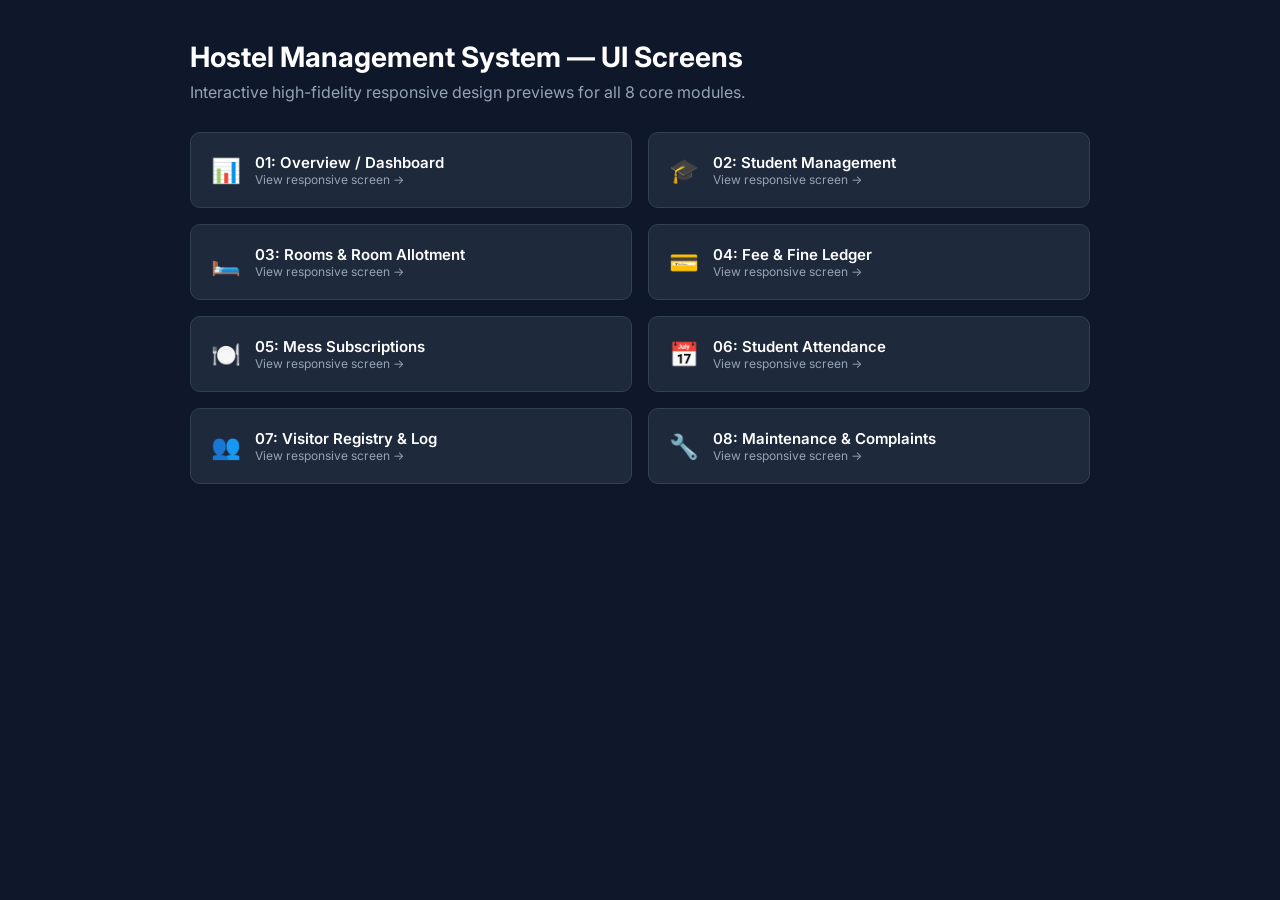
==== docs/design/preview/index.html @ 2f83f196 "docs(design): export responsive high-fidelity UI mockups and design preview kit" ====
<!DOCTYPE html>
<html>
<head>
    <title>Hostel Management System - Screen Directory</title>
    <link rel="stylesheet" href="styles.css">
</head>
<body style="padding: 40px; background: #0f172a; color: white; display: flex; flex-direction: column; align-items: center;">
    <div style="max-width: 900px; width: 100%;">
        <h1 style="font-size: 28px; margin-bottom: 8px;">Hostel Management System — UI Screens</h1>
        <p style="color: #94a3b8; margin-bottom: 30px;">Interactive high-fidelity responsive design previews for all 8 core modules.</p>
        <div style="display: grid; grid-template-columns: repeat(2, 1fr); gap: 16px;">
    
            <a href="01-dashboard.html" style="background: #1e293b; padding: 20px; border-radius: 10px; text-decoration: none; color: white; display: flex; align-items: center; gap: 14px; border: 1px solid #334155;">
                <span style="font-size: 24px;">📊</span>
                <div>
                    <div style="font-weight: 600; font-size: 15px;">01: Overview / Dashboard</div>
                    <div style="font-size: 12px; color: #94a3b8;">View responsive screen →</div>
                </div>
            </a>
        
            <a href="02-students.html" style="background: #1e293b; padding: 20px; border-radius: 10px; text-decoration: none; color: white; display: flex; align-items: center; gap: 14px; border: 1px solid #334155;">
                <span style="font-size: 24px;">🎓</span>
                <div>
                    <div style="font-weight: 600; font-size: 15px;">02: Student Management</div>
                    <div style="font-size: 12px; color: #94a3b8;">View responsive screen →</div>
                </div>
            </a>
        
            <a href="03-rooms-allotment.html" style="background: #1e293b; padding: 20px; border-radius: 10px; text-decoration: none; color: white; display: flex; align-items: center; gap: 14px; border: 1px solid #334155;">
                <span style="font-size: 24px;">🛏️</span>
                <div>
                    <div style="font-weight: 600; font-size: 15px;">03: Rooms & Room Allotment</div>
                    <div style="font-size: 12px; color: #94a3b8;">View responsive screen →</div>
                </div>
            </a>
        
            <a href="04-fees-fines.html" style="background: #1e293b; padding: 20px; border-radius: 10px; text-decoration: none; color: white; display: flex; align-items: center; gap: 14px; border: 1px solid #334155;">
                <span style="font-size: 24px;">💳</span>
                <div>
                    <div style="font-weight: 600; font-size: 15px;">04: Fee & Fine Ledger</div>
                    <div style="font-size: 12px; color: #94a3b8;">View responsive screen →</div>
                </div>
            </a>
        
            <a href="05-mess.html" style="background: #1e293b; padding: 20px; border-radius: 10px; text-decoration: none; color: white; display: flex; align-items: center; gap: 14px; border: 1px solid #334155;">
                <span style="font-size: 24px;">🍽️</span>
                <div>
                    <div style="font-weight: 600; font-size: 15px;">05: Mess Subscriptions</div>
                    <div style="font-size: 12px; color: #94a3b8;">View responsive screen →</div>
                </div>
            </a>
        
            <a href="06-attendance.html" style="background: #1e293b; padding: 20px; border-radius: 10px; text-decoration: none; color: white; display: flex; align-items: center; gap: 14px; border: 1px solid #334155;">
                <span style="font-size: 24px;">📅</span>
                <div>
                    <div style="font-weight: 600; font-size: 15px;">06: Student Attendance</div>
                    <div style="font-size: 12px; color: #94a3b8;">View responsive screen →</div>
                </div>
            </a>
        
            <a href="07-visitors.html" style="background: #1e293b; padding: 20px; border-radius: 10px; text-decoration: none; color: white; display: flex; align-items: center; gap: 14px; border: 1px solid #334155;">
                <span style="font-size: 24px;">👥</span>
                <div>
                    <div style="font-weight: 600; font-size: 15px;">07: Visitor Registry & Log</div>
                    <div style="font-size: 12px; color: #94a3b8;">View responsive screen →</div>
                </div>
            </a>
        
            <a href="08-maintenance-complaints.html" style="background: #1e293b; padding: 20px; border-radius: 10px; text-decoration: none; color: white; display: flex; align-items: center; gap: 14px; border: 1px solid #334155;">
                <span style="font-size: 24px;">🔧</span>
                <div>
                    <div style="font-weight: 600; font-size: 15px;">08: Maintenance & Complaints</div>
                    <div style="font-size: 12px; color: #94a3b8;">View responsive screen →</div>
                </div>
            </a>
        
        </div>
    </div>
</body>
</html>
---- docs/design/preview/styles.css ----
@import url('https://fonts.googleapis.com/css2?family=Inter:wght@400;500;600;700&display=swap');

:root {
  --brand-primary: #2563eb;
  --brand-primary-hover: #1d4ed8;
  --brand-primary-light: #eff6ff;
  --brand-primary-border: #bfdbfe;

  --surface-bg: #f8fafc;
  --surface-card: #ffffff;
  --surface-border: #e2e8f0;
  --surface-border-subtle: #f1f5f9;

  --text-primary: #0f172a;
  --text-secondary: #64748b;
  --text-muted: #94a3b8;

  --status-success: #047857;
  --status-success-bg: #ecfdf5;
  --status-success-border: #a7f3d0;

  --status-warning: #b45309;
  --status-warning-bg: #fffbeb;
  --status-warning-border: #fde68a;

  --status-danger: #b91c1c;
  --status-danger-bg: #fef2f2;
  --status-danger-border: #fecaca;

  --status-info: #0369a1;
  --status-info-bg: #f0f9ff;
  --status-info-border: #bae6fd;

  --sidebar-bg: #0f172a;
  --sidebar-hover: #1e293b;
  --sidebar-active: #2563eb;
  --sidebar-text: #94a3b8;
  --sidebar-text-active: #ffffff;
}

* {
  margin: 0;
  padding: 0;
  box-sizing: border-box;
  font-family: 'Inter', -apple-system, BlinkMacSystemFont, 'Segoe UI', Roboto, sans-serif;
}

body {
  background-color: var(--surface-bg);
  color: var(--text-primary);
  min-height: 100vh;
  display: flex;
  overflow-x: hidden;
  -webkit-font-smoothing: antialiased;
}

/* Layout */
.app-container {
  display: flex;
  width: 100%;
  min-height: 100vh;
}

/* Sidebar */
.sidebar {
  width: 270px;
  background-color: var(--sidebar-bg);
  color: var(--sidebar-text);
  display: flex;
  flex-direction: column;
  flex-shrink: 0;
  border-right: 1px solid #1e293b;
}

.sidebar-header {
  padding: 24px 20px;
  border-bottom: 1px solid #1e293b;
  display: flex;
  align-items: center;
  gap: 12px;
}

.logo-badge {
  width: 40px;
  height: 40px;
  background: linear-gradient(135deg, #2563eb, #4f46e5);
  border-radius: 10px;
  display: flex;
  align-items: center;
  justify-content: center;
  color: white;
  font-weight: 700;
  font-size: 20px;
  box-shadow: 0 4px 12px rgba(37, 99, 235, 0.3);
}

.logo-text h1 {
  font-size: 16px;
  font-weight: 700;
  color: #ffffff;
  letter-spacing: -0.2px;
}

.logo-text span {
  font-size: 11px;
  color: #64748b;
  text-transform: uppercase;
  letter-spacing: 0.8px;
  font-weight: 600;
}

.hostel-selector-box {
  padding: 16px 20px;
  border-bottom: 1px solid #1e293b;
}

.hostel-selector-box label {
  display: block;
  font-size: 11px;
  text-transform: uppercase;
  color: #64748b;
  font-weight: 600;
  margin-bottom: 6px;
  letter-spacing: 0.5px;
}

.hostel-pill {
  background: #1e293b;
  border: 1px solid #334155;
  padding: 8px 12px;
  border-radius: 8px;
  display: flex;
  align-items: center;
  justify-content: space-between;
  color: #f1f5f9;
  font-size: 13px;
  font-weight: 500;
}

.sidebar-nav {
  padding: 18px 12px;
  display: flex;
  flex-direction: column;
  gap: 4px;
  flex-grow: 1;
}

.nav-section-title {
  font-size: 11px;
  font-weight: 600;
  text-transform: uppercase;
  color: #475569;
  padding: 8px 12px 4px 12px;
  letter-spacing: 0.6px;
}

.nav-item {
  display: flex;
  align-items: center;
  justify-content: space-between;
  padding: 10px 14px;
  border-radius: 8px;
  color: var(--sidebar-text);
  text-decoration: none;
  font-size: 13.5px;
  font-weight: 500;
  transition: all 0.15s ease;
}

.nav-item:hover {
  background-color: var(--sidebar-hover);
  color: #f8fafc;
}

.nav-item.active {
  background-color: var(--brand-primary);
  color: #ffffff;
  font-weight: 600;
  box-shadow: 0 4px 12px rgba(37, 99, 235, 0.25);
}

.nav-item-left {
  display: flex;
  align-items: center;
  gap: 12px;
}

.nav-icon {
  width: 18px;
  height: 18px;
  opacity: 0.85;
}

.nav-badge {
  font-size: 11px;
  font-weight: 600;
  padding: 2px 7px;
  border-radius: 999px;
  background: #334155;
  color: #cbd5e1;
}

.nav-item.active .nav-badge {
  background: rgba(255, 255, 255, 0.25);
  color: #ffffff;
}

.sidebar-footer {
  padding: 16px 20px;
  border-top: 1px solid #1e293b;
  display: flex;
  align-items: center;
  gap: 12px;
}

.user-avatar {
  width: 36px;
  height: 36px;
  border-radius: 50%;
  background: #3b82f6;
  color: white;
  display: flex;
  align-items: center;
  justify-content: center;
  font-weight: 600;
  font-size: 13px;
}

.user-info h4 {
  font-size: 13px;
  color: #f1f5f9;
  font-weight: 600;
}

.user-info p {
  font-size: 11px;
  color: #64748b;
}

/* Main Content Area */
.main-wrapper {
  flex-grow: 1;
  display: flex;
  flex-direction: column;
  background: var(--surface-bg);
  min-width: 0;
}

.topbar {
  height: 70px;
  background: var(--surface-card);
  border-bottom: 1px solid var(--surface-border);
  display: flex;
  align-items: center;
  justify-content: space-between;
  padding: 0 32px;
  position: sticky;
  top: 0;
  z-index: 10;
}

.search-box {
  display: flex;
  align-items: center;
  gap: 10px;
  background: var(--surface-bg);
  border: 1px solid var(--surface-border);
  padding: 8px 14px;
  border-radius: 8px;
  width: 380px;
}

.search-box input {
  border: none;
  background: transparent;
  outline: none;
  font-size: 13.5px;
  color: var(--text-primary);
  width: 100%;
}

.topbar-actions {
  display: flex;
  align-items: center;
  gap: 18px;
}

.system-status-indicator {
  display: flex;
  align-items: center;
  gap: 8px;
  font-size: 12px;
  font-weight: 500;
  color: var(--text-secondary);
  background: var(--surface-bg);
  padding: 6px 12px;
  border-radius: 999px;
  border: 1px solid var(--surface-border);
}

.dot-online {
  width: 8px;
  height: 8px;
  background-color: #10b981;
  border-radius: 50%;
  box-shadow: 0 0 0 2px rgba(16, 185, 129, 0.2);
}

.content-body {
  padding: 32px;
  flex-grow: 1;
}

/* Page Header */
.page-header {
  display: flex;
  align-items: center;
  justify-content: space-between;
  margin-bottom: 28px;
}

.page-title-group h2 {
  font-size: 24px;
  font-weight: 700;
  color: var(--text-primary);
  letter-spacing: -0.3px;
  margin-bottom: 4px;
}

.page-title-group p {
  font-size: 13.5px;
  color: var(--text-secondary);
}

.header-actions {
  display: flex;
  align-items: center;
  gap: 12px;
}

/* Buttons */
.btn {
  display: inline-flex;
  align-items: center;
  gap: 8px;
  padding: 9px 18px;
  border-radius: 8px;
  font-size: 13.5px;
  font-weight: 600;
  cursor: pointer;
  border: 1px solid transparent;
  transition: all 0.15s ease;
  text-decoration: none;
}

.btn-primary {
  background-color: var(--brand-primary);
  color: #ffffff;
  box-shadow: 0 2px 6px rgba(37, 99, 235, 0.25);
}

.btn-primary:hover {
  background-color: var(--brand-primary-hover);
}

.btn-outline {
  background-color: var(--surface-card);
  color: var(--text-primary);
  border-color: var(--surface-border);
}

.btn-outline:hover {
  background-color: var(--surface-bg);
  border-color: #cbd5e1;
}

/* KPI Cards */
.stats-grid {
  display: grid;
  grid-template-columns: repeat(4, 1fr);
  gap: 20px;
  margin-bottom: 28px;
}

.stat-card {
  background: var(--surface-card);
  border: 1px solid var(--surface-border);
  border-radius: 12px;
  padding: 20px;
  box-shadow: 0 1px 3px rgba(0, 0, 0, 0.03);
  display: flex;
  flex-direction: column;
  justify-content: space-between;
  position: relative;
  overflow: hidden;
}

.stat-card-top {
  display: flex;
  align-items: center;
  justify-content: space-between;
  margin-bottom: 12px;
}

.stat-label {
  font-size: 13px;
  font-weight: 600;
  color: var(--text-secondary);
  text-transform: uppercase;
  letter-spacing: 0.4px;
}

.stat-icon-wrapper {
  width: 40px;
  height: 40px;
  border-radius: 10px;
  display: flex;
  align-items: center;
  justify-content: center;
}

.icon-blue { background: #eff6ff; color: #2563eb; }
.icon-emerald { background: #ecfdf5; color: #059669; }
.icon-amber { background: #fffbeb; color: #d97706; }
.icon-rose { background: #fef2f2; color: #dc2626; }

.stat-value {
  font-size: 28px;
  font-weight: 700;
  color: var(--text-primary);
  letter-spacing: -0.5px;
  line-height: 1.1;
  margin-bottom: 6px;
}

.stat-subtext {
  font-size: 12.5px;
  color: var(--text-secondary);
  display: flex;
  align-items: center;
  gap: 6px;
}

.trend-up { color: #059669; font-weight: 600; }
.trend-warning { color: #d97706; font-weight: 600; }

/* Panels & Cards */
.card-panel {
  background: var(--surface-card);
  border: 1px solid var(--surface-border);
  border-radius: 12px;
  box-shadow: 0 1px 3px rgba(0, 0, 0, 0.03);
  overflow: hidden;
  margin-bottom: 24px;
}

.panel-header {
  padding: 18px 24px;
  border-bottom: 1px solid var(--surface-border);
  display: flex;
  align-items: center;
  justify-content: space-between;
}

.panel-header h3 {
  font-size: 16px;
  font-weight: 700;
  color: var(--text-primary);
}

/* Data Tables */
.table-responsive {
  width: 100%;
  overflow-x: auto;
}

.data-table {
  width: 100%;
  border-collapse: collapse;
  text-align: left;
  font-size: 13.5px;
}

.data-table th {
  background: #f8fafc;
  color: var(--text-secondary);
  font-weight: 600;
  text-transform: uppercase;
  font-size: 11.5px;
  letter-spacing: 0.6px;
  padding: 14px 20px;
  border-bottom: 1px solid var(--surface-border);
}

.data-table td {
  padding: 16px 20px;
  border-bottom: 1px solid var(--surface-border-subtle);
  color: var(--text-primary);
  vertical-align: middle;
}

.data-table tbody tr:hover {
  background-color: #f8fafc;
}

/* Status Badges */
.badge {
  display: inline-flex;
  align-items: center;
  gap: 5px;
  padding: 4px 10px;
  border-radius: 999px;
  font-size: 12px;
  font-weight: 600;
  letter-spacing: 0.2px;
  border: 1px solid transparent;
}

.badge-paid, .badge-present, .badge-resolved, .badge-active {
  background-color: var(--status-success-bg);
  color: var(--status-success);
  border-color: var(--status-success-border);
}

.badge-pending, .badge-progress {
  background-color: var(--status-warning-bg);
  color: var(--status-warning);
  border-color: var(--status-warning-border);
}

.badge-absent, .badge-open, .badge-full {
  background-color: var(--status-danger-bg);
  color: var(--status-danger);
  border-color: var(--status-danger-border);
}

.badge-info, .badge-hostel {
  background-color: var(--status-info-bg);
  color: var(--status-info);
  border-color: var(--status-info-border);
}

/* Capacity bar */
.capacity-container {
  display: flex;
  align-items: center;
  gap: 8px;
}

.progress-bar-bg {
  width: 90px;
  height: 7px;
  background: #e2e8f0;
  border-radius: 999px;
  overflow: hidden;
}

.progress-bar-fill {
  height: 100%;
  border-radius: 999px;
}

.fill-green { background: #10b981; }
.fill-amber { background: #f59e0b; }
.fill-red { background: #ef4444; }

/* Filter Bar */
.filter-bar {
  display: flex;
  align-items: center;
  justify-content: space-between;
  padding: 16px 24px;
  background: #ffffff;
  border-bottom: 1px solid var(--surface-border);
  gap: 16px;
}

.filter-group {
  display: flex;
  align-items: center;
  gap: 10px;
}

.select-input, .date-input {
  padding: 8px 12px;
  border: 1px solid var(--surface-border);
  border-radius: 8px;
  font-size: 13px;
  background: #ffffff;
  color: var(--text-primary);
  outline: none;
}

/* ============================================================================
   RESPONSIVE DESIGN SYSTEM (Laptops, Tablets, Phones)
   ============================================================================ */

/* 1. Laptops / Small Desktops (max-width: 1200px) */
@media (max-width: 1200px) {
  .stats-grid {
    grid-template-columns: repeat(2, 1fr);
  }
}

/* 2. Tablets (max-width: 992px) */
@media (max-width: 992px) {
  .sidebar {
    width: 220px;
  }
  .search-box {
    width: 260px;
  }
  .content-body {
    padding: 24px;
  }
  .stats-grid {
    grid-template-columns: repeat(2, 1fr);
    gap: 16px;
  }
  .page-header {
    flex-direction: column;
    align-items: flex-start;
    gap: 16px;
  }
}

/* 3. Small Tablets & Landscape Mobile (max-width: 768px) */
@media (max-width: 768px) {
  .app-container {
    flex-direction: column;
  }
  .sidebar {
    width: 100%;
    border-right: none;
    border-bottom: 1px solid #1e293b;
  }
  .sidebar-nav {
    display: flex;
    flex-direction: row;
    overflow-x: auto;
    padding: 10px 16px;
    gap: 8px;
  }
  .nav-section-title {
    display: none;
  }
  .sidebar-footer {
    display: none;
  }
  .topbar {
    padding: 0 16px;
    height: auto;
    min-height: 60px;
    flex-wrap: wrap;
    gap: 12px;
    padding-top: 12px;
    padding-bottom: 12px;
  }
  .search-box {
    width: 100%;
  }
  .topbar-actions {
    width: 100%;
    justify-content: space-between;
  }
  .content-body {
    padding: 16px;
  }
  .stats-grid {
    grid-template-columns: 1fr;
    gap: 14px;
  }
  .filter-bar {
    flex-direction: column;
    align-items: flex-start;
    padding: 14px 16px;
  }
  .filter-group {
    flex-wrap: wrap;
    width: 100%;
  }
  .select-input, .date-input {
    width: 100%;
  }
  .data-table {
    font-size: 12.5px;
  }
  .data-table th, .data-table td {
    padding: 10px 12px;
  }
}

/* 4. Mobile Phones (max-width: 480px) */
@media (max-width: 480px) {
  .page-title-group h2 {
    font-size: 20px;
  }
  .stat-value {
    font-size: 24px;
  }
  .btn {
    width: 100%;
    justify-content: center;
  }
  .header-actions {
    width: 100%;
    flex-direction: column;
  }
}
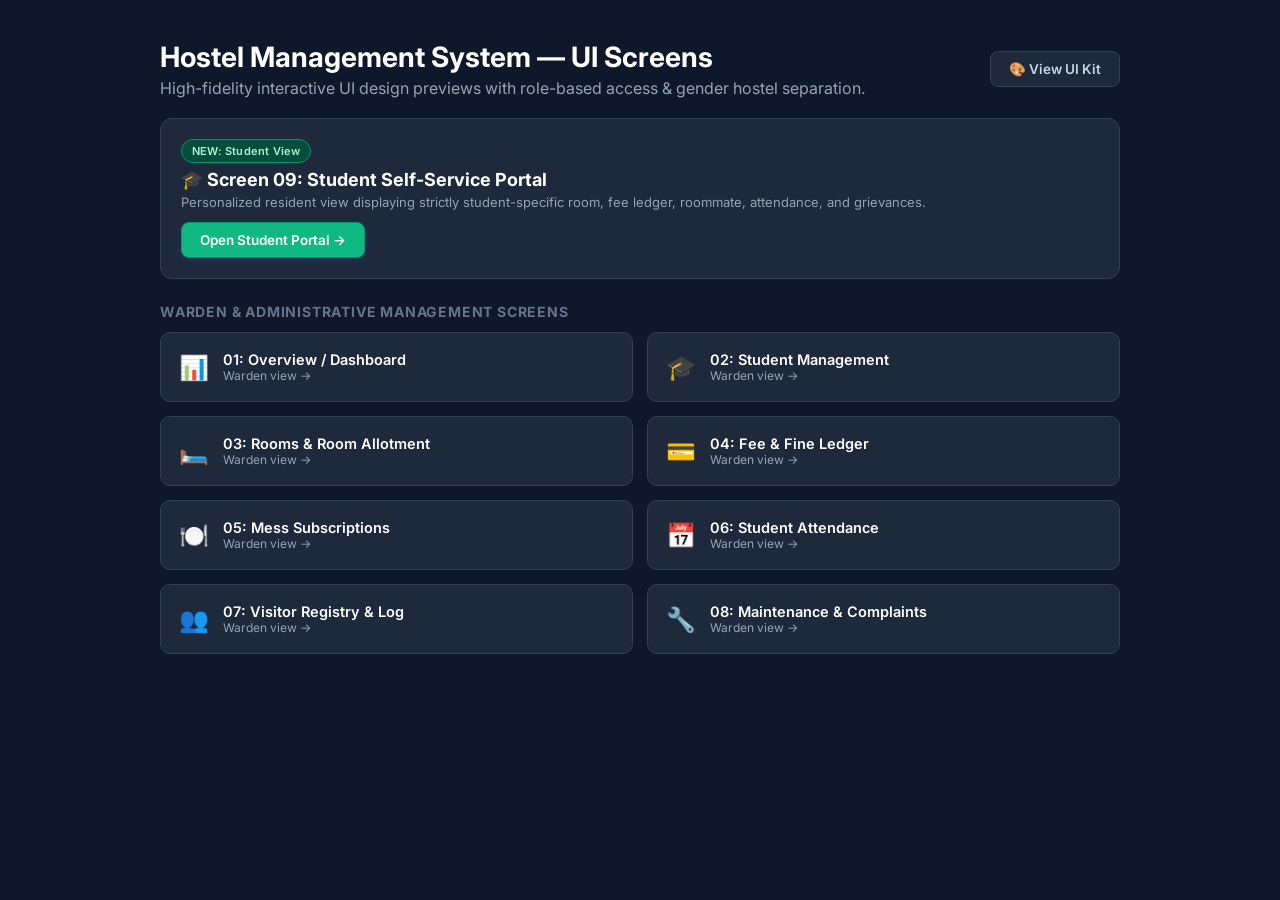
==== commit c5eff707: "feat(design): add personalized student portal mockup with role-based data isolation" ====
--- a/docs/design/preview/index.html
+++ b/docs/design/preview/index.html
@@ -5,72 +5,90 @@
     <link rel="stylesheet" href="styles.css">
 </head>
 <body style="padding: 40px; background: #0f172a; color: white; display: flex; flex-direction: column; align-items: center;">
-    <div style="max-width: 900px; width: 100%;">
-        <h1 style="font-size: 28px; margin-bottom: 8px;">Hostel Management System — UI Screens</h1>
-        <p style="color: #94a3b8; margin-bottom: 30px;">Interactive high-fidelity responsive design previews for all 8 core modules.</p>
-        <div style="display: grid; grid-template-columns: repeat(2, 1fr); gap: 16px;">
+    <div style="max-width: 960px; width: 100%;">
+        <div style="display: flex; align-items: center; justify-content: space-between; margin-bottom: 20px; flex-wrap: wrap; gap: 12px;">
+            <div>
+                <h1 style="font-size: 28px; margin-bottom: 4px;">Hostel Management System — UI Screens</h1>
+                <p style="color: #94a3b8;">High-fidelity interactive UI design previews with role-based access & gender hostel separation.</p>
+            </div>
+            <a href="00-ui-kit.html" class="btn btn-outline" style="background: #1e293b; color: #cbd5e1; border-color: #334155;">🎨 View UI Kit</a>
+        </div>
+
+        <div style="background: #1e293b; border: 1px solid #334155; border-radius: 12px; padding: 20px; margin-bottom: 24px;">
+            <div style="display: flex; align-items: center; justify-content: space-between; flex-wrap: wrap; gap: 12px;">
+                <div>
+                    <span class="badge badge-paid" style="background: #064e3b; color: #a7f3d0; border-color: #059669; font-size: 11px; margin-bottom: 6px;">NEW: Student View</span>
+                    <h2 style="font-size: 18px; margin-bottom: 4px;">🎓 Screen 09: Student Self-Service Portal</h2>
+                    <p style="color: #94a3b8; font-size: 13px;">Personalized resident view displaying strictly student-specific room, fee ledger, roommate, attendance, and grievances.</p>
+                </div>
+                <a href="09-student-portal.html" class="btn btn-primary" style="background: #10b981; border-color: #059669;">Open Student Portal →</a>
+            </div>
+        </div>
+
+        <h3 style="font-size: 14px; text-transform: uppercase; color: #64748b; letter-spacing: 0.8px; margin-bottom: 12px;">Warden & Administrative Management Screens</h3>
+        <div style="display: grid; grid-template-columns: repeat(2, 1fr); gap: 14px;">
     
-            <a href="01-dashboard.html" style="background: #1e293b; padding: 20px; border-radius: 10px; text-decoration: none; color: white; display: flex; align-items: center; gap: 14px; border: 1px solid #334155;">
+            <a href="01-dashboard.html" style="background: #1e293b; padding: 18px; border-radius: 10px; text-decoration: none; color: white; display: flex; align-items: center; gap: 14px; border: 1px solid #334155; transition: transform 0.15s ease;">
                 <span style="font-size: 24px;">📊</span>
                 <div>
-                    <div style="font-weight: 600; font-size: 15px;">01: Overview / Dashboard</div>
-                    <div style="font-size: 12px; color: #94a3b8;">View responsive screen →</div>
+                    <div style="font-weight: 600; font-size: 14.5px;">01: Overview / Dashboard</div>
+                    <div style="font-size: 12px; color: #94a3b8;">Warden view →</div>
                 </div>
             </a>
         
-            <a href="02-students.html" style="background: #1e293b; padding: 20px; border-radius: 10px; text-decoration: none; color: white; display: flex; align-items: center; gap: 14px; border: 1px solid #334155;">
+            <a href="02-students.html" style="background: #1e293b; padding: 18px; border-radius: 10px; text-decoration: none; color: white; display: flex; align-items: center; gap: 14px; border: 1px solid #334155; transition: transform 0.15s ease;">
                 <span style="font-size: 24px;">🎓</span>
                 <div>
-                    <div style="font-weight: 600; font-size: 15px;">02: Student Management</div>
-                    <div style="font-size: 12px; color: #94a3b8;">View responsive screen →</div>
+                    <div style="font-weight: 600; font-size: 14.5px;">02: Student Management</div>
+                    <div style="font-size: 12px; color: #94a3b8;">Warden view →</div>
                 </div>
             </a>
         
-            <a href="03-rooms-allotment.html" style="background: #1e293b; padding: 20px; border-radius: 10px; text-decoration: none; color: white; display: flex; align-items: center; gap: 14px; border: 1px solid #334155;">
+            <a href="03-rooms-allotment.html" style="background: #1e293b; padding: 18px; border-radius: 10px; text-decoration: none; color: white; display: flex; align-items: center; gap: 14px; border: 1px solid #334155; transition: transform 0.15s ease;">
                 <span style="font-size: 24px;">🛏️</span>
                 <div>
-                    <div style="font-weight: 600; font-size: 15px;">03: Rooms & Room Allotment</div>
-                    <div style="font-size: 12px; color: #94a3b8;">View responsive screen →</div>
+                    <div style="font-weight: 600; font-size: 14.5px;">03: Rooms & Room Allotment</div>
+                    <div style="font-size: 12px; color: #94a3b8;">Warden view →</div>
                 </div>
             </a>
         
-            <a href="04-fees-fines.html" style="background: #1e293b; padding: 20px; border-radius: 10px; text-decoration: none; color: white; display: flex; align-items: center; gap: 14px; border: 1px solid #334155;">
+            <a href="04-fees-fines.html" style="background: #1e293b; padding: 18px; border-radius: 10px; text-decoration: none; color: white; display: flex; align-items: center; gap: 14px; border: 1px solid #334155; transition: transform 0.15s ease;">
                 <span style="font-size: 24px;">💳</span>
                 <div>
-                    <div style="font-weight: 600; font-size: 15px;">04: Fee & Fine Ledger</div>
-                    <div style="font-size: 12px; color: #94a3b8;">View responsive screen →</div>
+                    <div style="font-weight: 600; font-size: 14.5px;">04: Fee & Fine Ledger</div>
+                    <div style="font-size: 12px; color: #94a3b8;">Warden view →</div>
                 </div>
             </a>
         
-            <a href="05-mess.html" style="background: #1e293b; padding: 20px; border-radius: 10px; text-decoration: none; color: white; display: flex; align-items: center; gap: 14px; border: 1px solid #334155;">
+            <a href="05-mess.html" style="background: #1e293b; padding: 18px; border-radius: 10px; text-decoration: none; color: white; display: flex; align-items: center; gap: 14px; border: 1px solid #334155; transition: transform 0.15s ease;">
                 <span style="font-size: 24px;">🍽️</span>
                 <div>
-                    <div style="font-weight: 600; font-size: 15px;">05: Mess Subscriptions</div>
-                    <div style="font-size: 12px; color: #94a3b8;">View responsive screen →</div>
+                    <div style="font-weight: 600; font-size: 14.5px;">05: Mess Subscriptions</div>
+                    <div style="font-size: 12px; color: #94a3b8;">Warden view →</div>
                 </div>
             </a>
         
-            <a href="06-attendance.html" style="background: #1e293b; padding: 20px; border-radius: 10px; text-decoration: none; color: white; display: flex; align-items: center; gap: 14px; border: 1px solid #334155;">
+            <a href="06-attendance.html" style="background: #1e293b; padding: 18px; border-radius: 10px; text-decoration: none; color: white; display: flex; align-items: center; gap: 14px; border: 1px solid #334155; transition: transform 0.15s ease;">
                 <span style="font-size: 24px;">📅</span>
                 <div>
-                    <div style="font-weight: 600; font-size: 15px;">06: Student Attendance</div>
-                    <div style="font-size: 12px; color: #94a3b8;">View responsive screen →</div>
+                    <div style="font-weight: 600; font-size: 14.5px;">06: Student Attendance</div>
+                    <div style="font-size: 12px; color: #94a3b8;">Warden view →</div>
                 </div>
             </a>
         
-            <a href="07-visitors.html" style="background: #1e293b; padding: 20px; border-radius: 10px; text-decoration: none; color: white; display: flex; align-items: center; gap: 14px; border: 1px solid #334155;">
+            <a href="07-visitors.html" style="background: #1e293b; padding: 18px; border-radius: 10px; text-decoration: none; color: white; display: flex; align-items: center; gap: 14px; border: 1px solid #334155; transition: transform 0.15s ease;">
                 <span style="font-size: 24px;">👥</span>
                 <div>
-                    <div style="font-weight: 600; font-size: 15px;">07: Visitor Registry & Log</div>
-                    <div style="font-size: 12px; color: #94a3b8;">View responsive screen →</div>
+                    <div style="font-weight: 600; font-size: 14.5px;">07: Visitor Registry & Log</div>
+                    <div style="font-size: 12px; color: #94a3b8;">Warden view →</div>
                 </div>
             </a>
         
-            <a href="08-maintenance-complaints.html" style="background: #1e293b; padding: 20px; border-radius: 10px; text-decoration: none; color: white; display: flex; align-items: center; gap: 14px; border: 1px solid #334155;">
+            <a href="08-maintenance-complaints.html" style="background: #1e293b; padding: 18px; border-radius: 10px; text-decoration: none; color: white; display: flex; align-items: center; gap: 14px; border: 1px solid #334155; transition: transform 0.15s ease;">
                 <span style="font-size: 24px;">🔧</span>
                 <div>
-                    <div style="font-weight: 600; font-size: 15px;">08: Maintenance & Complaints</div>
-                    <div style="font-size: 12px; color: #94a3b8;">View responsive screen →</div>
+                    <div style="font-weight: 600; font-size: 14.5px;">08: Maintenance & Complaints</div>
+                    <div style="font-size: 12px; color: #94a3b8;">Warden view →</div>
                 </div>
             </a>
         
--- a/docs/design/preview/styles.css
+++ b/docs/design/preview/styles.css
@@ -708,3 +708,107 @@
   }
 }
 
+/* ============================================================================
+   STUDENT PORTAL SPECIFIC COMPONENTS
+   ============================================================================ */
+.student-hero-card {
+  background: linear-gradient(135deg, #1e293b 0%, #0f172a 100%);
+  border-radius: 14px;
+  padding: 24px 28px;
+  color: #ffffff;
+  display: flex;
+  align-items: center;
+  justify-content: space-between;
+  margin-bottom: 24px;
+  border: 1px solid #334155;
+  box-shadow: 0 4px 16px rgba(15, 23, 42, 0.08);
+  flex-wrap: wrap;
+  gap: 20px;
+}
+
+.student-profile-left {
+  display: flex;
+  align-items: center;
+  gap: 18px;
+}
+
+.student-large-avatar {
+  width: 64px;
+  height: 64px;
+  border-radius: 50%;
+  background: linear-gradient(135deg, #2563eb, #38bdf8);
+  color: white;
+  display: flex;
+  align-items: center;
+  justify-content: center;
+  font-weight: 700;
+  font-size: 22px;
+  box-shadow: 0 4px 12px rgba(37, 99, 235, 0.35);
+  border: 2px solid rgba(255, 255, 255, 0.2);
+}
+
+.student-meta h2 {
+  font-size: 22px;
+  font-weight: 700;
+  color: #ffffff;
+  margin-bottom: 4px;
+}
+
+.student-meta-tags {
+  display: flex;
+  gap: 8px;
+  flex-wrap: wrap;
+  align-items: center;
+  font-size: 12.5px;
+  color: #94a3b8;
+}
+
+.student-badge-pill {
+  background: rgba(37, 99, 235, 0.2);
+  color: #93c5fd;
+  border: 1px solid rgba(59, 130, 246, 0.3);
+  padding: 3px 10px;
+  border-radius: 999px;
+  font-size: 11.5px;
+  font-weight: 600;
+}
+
+.isolation-banner {
+  background: #f0fdf4;
+  border: 1px solid #bbf7d0;
+  border-left: 4px solid #16a34a;
+  border-radius: 8px;
+  padding: 12px 18px;
+  font-size: 13px;
+  color: #166534;
+  display: flex;
+  align-items: center;
+  justify-content: space-between;
+  margin-bottom: 24px;
+  flex-wrap: wrap;
+  gap: 10px;
+}
+
+.roommate-card {
+  display: flex;
+  align-items: center;
+  gap: 14px;
+  padding: 14px;
+  background: #f8fafc;
+  border: 1px solid #e2e8f0;
+  border-radius: 10px;
+  margin-bottom: 10px;
+}
+
+.contact-pill-item {
+  display: flex;
+  align-items: center;
+  justify-content: space-between;
+  padding: 12px 14px;
+  background: #f8fafc;
+  border-radius: 8px;
+  border: 1px solid #e2e8f0;
+  font-size: 13px;
+  margin-bottom: 8px;
+}
+
